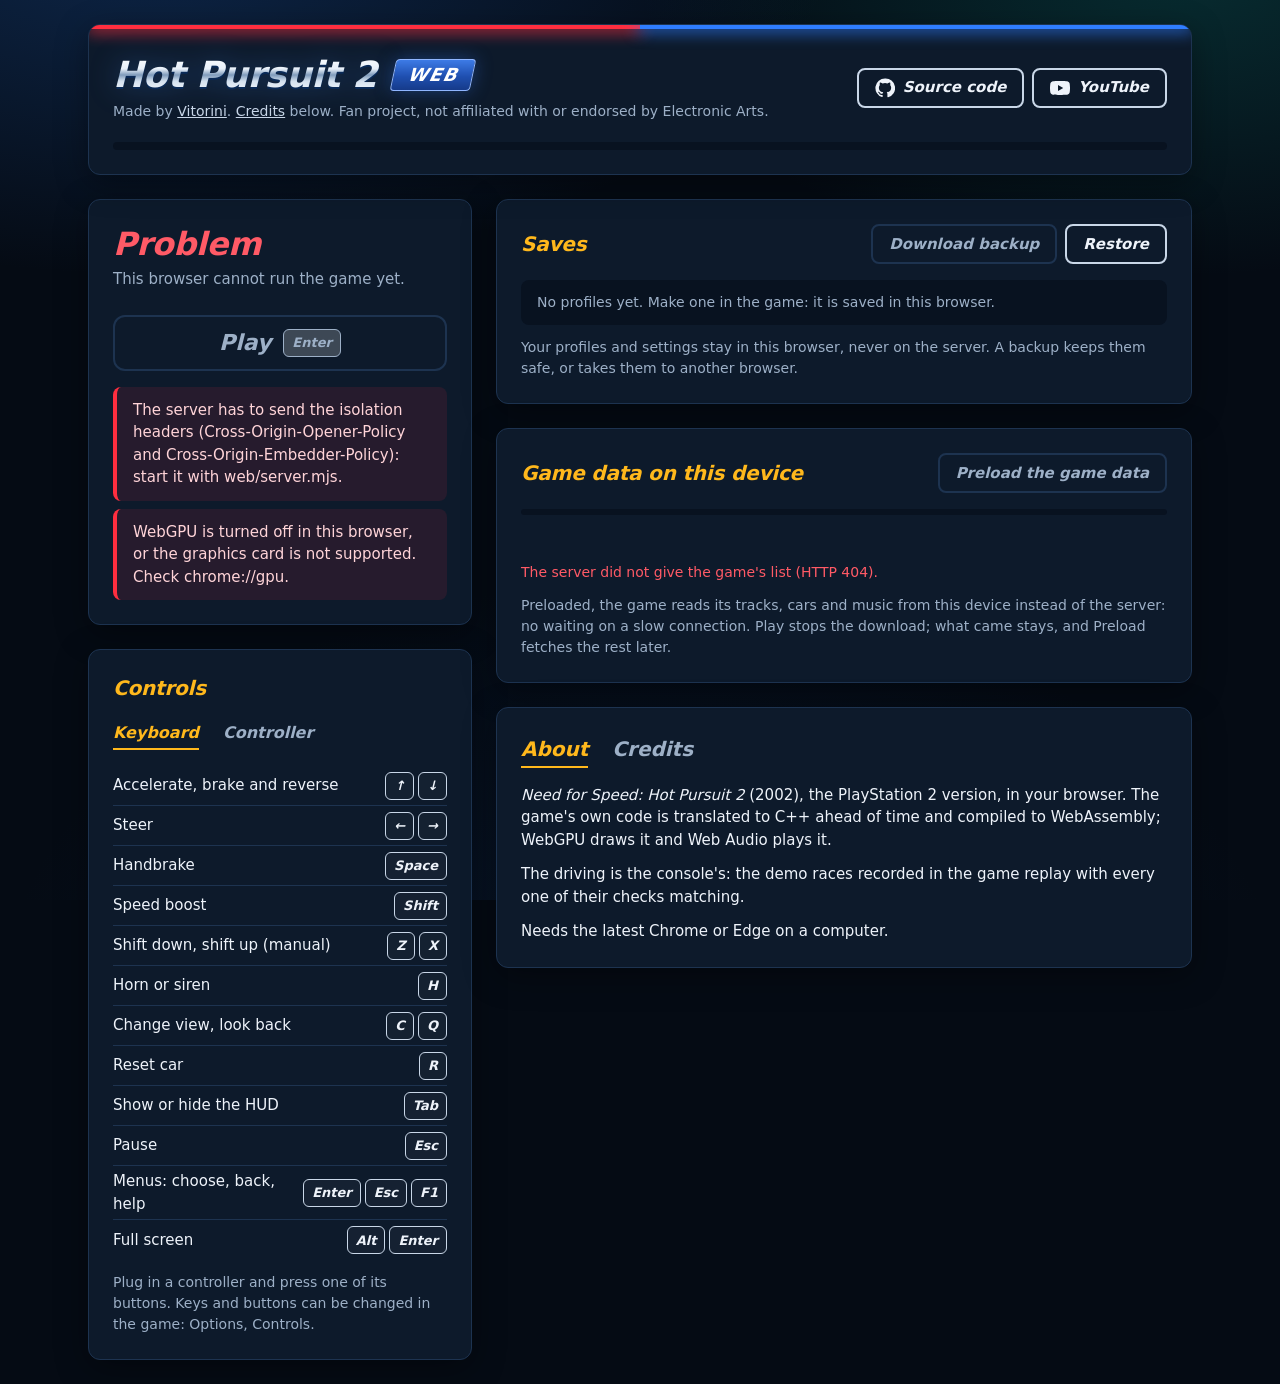
==== web/src/index.html @ 17712b4f "feat: initial release Need for Speed: Hot Pursuit 2 (PS2) in the browser. setup.sh builds it from yo" ====
<!doctype html>
<html lang="en">
<head>
<meta charset="utf-8">
<meta name="viewport" content="width=device-width, initial-scale=1">
<meta name="color-scheme" content="dark">
<meta name="theme-color" content="#050b14">
<title>Hot Pursuit 2 Web</title>
<meta name="description" content="Need for Speed: Hot Pursuit 2 (PlayStation 2, 2002) in the browser: the game's own code recompiled to WebAssembly, drawn with WebGPU. Fan project, not affiliated with Electronic Arts.">
<link rel="icon" href="icon.svg" type="image/svg+xml">
<link rel="stylesheet" href="style.css">
</head>
<body>
<main class="app" id="start">
  <header class="panel top">
    <div class="lightbar" aria-hidden="true"><span></span><span></span></div>
    <div class="top-row">
      <div class="brand">
        <h1 class="title"><span class="chrome">Hot Pursuit 2</span> <span class="plate">Web</span></h1>
        <p class="hint">Made by <a target="_blank" rel="noopener noreferrer" href="https://github.com/vitorinii">Vitorini</a>. <a href="#credits" id="credits-link">Credits</a> below. Fan project, not affiliated with or endorsed by Electronic Arts.</p>
      </div>
      <div class="row top-end">
        <a target="_blank" rel="noopener noreferrer" class="btn" href="https://github.com/vitorinii/nfshp2-web"><svg viewBox="0 0 24 24" aria-hidden="true"><path fill="currentColor" d="M12 .5a11.5 11.5 0 0 0-3.64 22.41c.58.1.79-.25.79-.56v-2c-3.2.7-3.88-1.37-3.88-1.37-.52-1.33-1.28-1.69-1.28-1.69-1.04-.71.08-.7.08-.7 1.15.08 1.76 1.19 1.76 1.19 1.03 1.76 2.69 1.25 3.35.96.1-.75.4-1.25.73-1.54-2.55-.29-5.24-1.28-5.24-5.69 0-1.26.45-2.29 1.19-3.1-.12-.29-.52-1.46.11-3.05 0 0 .97-.31 3.17 1.18a11 11 0 0 1 5.77 0c2.2-1.49 3.17-1.18 3.17-1.18.63 1.59.23 2.76.11 3.05.74.81 1.19 1.84 1.19 3.1 0 4.42-2.69 5.39-5.26 5.68.41.36.78 1.06.78 2.14v3.17c0 .31.21.67.8.56A11.5 11.5 0 0 0 12 .5z"/></svg>Source code</a>
        <a target="_blank" rel="noopener noreferrer" class="btn" href="https://www.youtube.com/@v-racer"><svg viewBox="0 0 24 24" aria-hidden="true"><path fill="currentColor" d="M23.5 6.2a3 3 0 0 0-2.1-2.1C19.5 3.6 12 3.6 12 3.6s-7.5 0-9.4.5A3 3 0 0 0 .5 6.2 31 31 0 0 0 0 12a31 31 0 0 0 .5 5.8 3 3 0 0 0 2.1 2.1c1.9.5 9.4.5 9.4.5s7.5 0 9.4-.5a3 3 0 0 0 2.1-2.1A31 31 0 0 0 24 12a31 31 0 0 0-.5-5.8zM9.6 15.6V8.4l6.3 3.6-6.3 3.6z"/></svg>YouTube</a>
      </div>
    </div>
    <div class="bar" role="progressbar" aria-label="Game loading" aria-valuemin="0" aria-valuemax="100" aria-valuenow="0" id="progress">
      <div class="bar-fill" id="progress-fill"></div>
    </div>
  </header>

  <div class="side">
    <section class="panel hero" aria-label="Play">
      <p class="status" id="status" role="status">Loading</p>
      <p class="status-sub" id="status-sub">Loading the game.</p>
      <button type="button" class="play" id="play" disabled>Play <kbd>Enter</kbd></button>
      <ul class="problems" id="problems" aria-live="polite"></ul>
    </section>

    <section class="panel" aria-labelledby="controls-title" id="controls">
      <h2 id="controls-title">Controls</h2>
      <div class="tabs" role="tablist">
        <button type="button" class="tab" role="tab" data-tab="keyboard">Keyboard</button>
        <button type="button" class="tab" role="tab" data-tab="pad">Controller</button>
      </div>
      <ul class="keys pane" data-tab="keyboard" role="tabpanel">
        <li><span>Accelerate, brake and reverse</span><span><kbd>↑</kbd><kbd>↓</kbd></span></li>
        <li><span>Steer</span><span><kbd>←</kbd><kbd>→</kbd></span></li>
        <li><span>Handbrake</span><span><kbd>Space</kbd></span></li>
        <li><span>Speed boost</span><span><kbd>Shift</kbd></span></li>
        <li><span>Shift down, shift up (manual)</span><span><kbd>Z</kbd><kbd>X</kbd></span></li>
        <li><span>Horn or siren</span><span><kbd>H</kbd></span></li>
        <li><span>Change view, look back</span><span><kbd>C</kbd><kbd>Q</kbd></span></li>
        <li><span>Reset car</span><span><kbd>R</kbd></span></li>
        <li><span>Show or hide the HUD</span><span><kbd>Tab</kbd></span></li>
        <li><span>Pause</span><span><kbd>Esc</kbd></span></li>
        <li><span>Menus: choose, back, help</span><span><kbd>Enter</kbd><kbd>Esc</kbd><kbd>F1</kbd></span></li>
        <li><span>Full screen</span><span><kbd>Alt</kbd><kbd>Enter</kbd></span></li>
      </ul>
      <ul class="keys pane" data-tab="pad" role="tabpanel" hidden>
        <li><span>Accelerate</span><span><kbd>A</kbd><kbd>✕</kbd></span></li>
        <li><span>Brake and reverse</span><span><kbd>X</kbd><kbd>□</kbd></span></li>
        <li><span>Steer</span><span><kbd>Left stick</kbd></span></li>
        <li><span>Handbrake</span><span><kbd>RB</kbd><kbd>R1</kbd></span></li>
        <li><span>Speed boost</span><span><kbd>Right stick press</kbd></span></li>
        <li><span>Shift down, shift up (manual)</span><span><kbd>LT</kbd><kbd>RT</kbd></span></li>
        <li><span>Horn or siren</span><span><kbd>B</kbd><kbd>○</kbd></span></li>
        <li><span>Change view, look back</span><span><kbd>Y</kbd><kbd>LB</kbd></span></li>
        <li><span>Reset car</span><span><kbd>Back</kbd></span></li>
        <li><span>Pause</span><span><kbd>Start</kbd></span></li>
        <li><span>Menus: choose, back</span><span><kbd>A</kbd><kbd>B</kbd></span></li>
      </ul>
      <p class="hint">Plug in a controller and press one of its buttons. Keys and buttons can be changed in the game: Options, Controls.</p>
    </section>
  </div>

  <div class="content">
    <section class="panel" aria-labelledby="saves-title">
      <div class="panel-head">
        <h2 id="saves-title">Saves</h2>
        <div class="row">
          <button type="button" class="btn" id="backup">Download backup</button>
          <button type="button" class="btn" id="restore">Restore</button>
          <input type="file" id="restore-file" accept=".zip,application/zip" hidden>
        </div>
      </div>
      <p class="box" id="profiles-none">No profiles yet. Make one in the game: it is saved in this browser.</p>
      <ul class="profiles" id="profiles"></ul>
      <p class="msg" id="saves-msg" hidden></p>
      <p class="hint">Your profiles and settings stay in this browser, never on the server. A backup keeps them safe, or takes them to another browser.</p>
    </section>

    <section class="panel" aria-labelledby="data-title">
      <div class="panel-head">
        <h2 id="data-title">Game data on this device</h2>
        <div class="row">
          <button type="button" class="text-btn" id="data-remove" hidden>Remove</button>
          <button type="button" class="btn" id="preload" disabled>Preload the game data</button>
        </div>
      </div>
      <div class="bar small"><div class="bar-fill" id="data-fill"></div></div>
      <p class="data-text" id="data-text">&nbsp;</p>
      <p class="msg bad" id="data-msg" hidden></p>
      <p class="hint">Preloaded, the game reads its tracks, cars and music from this device instead of the server: no waiting on a slow
        connection. Play stops the download; what came stays, and Preload fetches the rest later.</p>
      <p class="hint" id="data-local" hidden>You are playing from this computer's own server, so there is little to gain here.</p>
    </section>

    <section class="panel" aria-label="About this project" id="about">
      <div class="tabs" role="tablist">
        <button type="button" class="tab" role="tab" data-tab="about">About</button>
        <button type="button" class="tab" role="tab" data-tab="credits">Credits</button>
      </div>
      <div class="pane prose" data-tab="about" role="tabpanel">
        <p><i>Need for Speed: Hot Pursuit 2</i> (2002), the PlayStation 2 version, in your browser. The game's own code is translated to
          C++ ahead of time and compiled to WebAssembly; WebGPU draws it and Web Audio plays it.</p>
        <p>The driving is the console's: the demo races recorded in the game replay with every one of their checks matching.</p>
        <p>Needs the latest Chrome or Edge on a computer.</p>
      </div>
      <div class="pane prose" data-tab="credits" role="tabpanel" hidden>
        <p>Made by Vitorini: <a target="_blank" rel="noopener noreferrer" href="https://github.com/vitorinii">GitHub</a>, <a target="_blank" rel="noopener noreferrer" href="https://www.youtube.com/@v-racer">YouTube</a>.
          The source code is on GitHub: <a target="_blank" rel="noopener noreferrer" href="https://github.com/vitorinii/nfshp2-web">vitorinii/nfshp2-web</a>.</p>
        <p>Built on ZloiKILLER's <a href="https://github.com/ZloiKILLER/nfshp2-port-win" target="_blank" rel="noopener noreferrer">nfshp2-port-win</a>,
          the static recompilation of the game and its PC runtime.</p>
        <p>The browser side follows th0mk's <a href="https://github.com/th0mk/nfsu2-web" target="_blank" rel="noopener noreferrer">nfsu2-web</a>,
          Need for Speed: Underground 2 in the browser.</p>
        <p><i>Need for Speed</i> and <i>Hot Pursuit</i> are trademarks of Electronic Arts Inc.</p>
      </div>
    </section>
  </div>
</main>

<div id="stage" hidden>
  <canvas id="screen" tabindex="0"></canvas>
  <div id="hud" class="hud"></div>
</div>
<script type="module" src="main.js"></script>
</body>
</html>
---- web/src/style.css ----
/* The start page and the game's stage. Every margin, padding and gap is a multiple of 4 px; controls are 40 px tall with 8 px corners,
   panels have 12 px corners. One accent: the colour of the change below is the whole page's. */
:root {
  /* the cover's night: deep blue, a teal glow, chrome lettering, the police lights and the car's yellow */
  --bg: #050b14;
  --panel: #0d1a2b;
  --well: #081220;
  --line: #1d3350;
  --text: #eef3fa;
  --muted: #9db0c7;
  --chrome: #c9d7e8;
  --accent: #ffb81c;
  --accent-soft: #ffb81c1f;
  --accent-glow: #ffb81c40;
  --on-accent: #1a1200;
  --siren-red: #ff2e3f;
  --siren-blue: #2f7dff;
  --plate: #1f4fb0;
  --bad: #ff5a66;
  color-scheme: dark;
}
* { box-sizing: border-box; }
html { background: var(--bg); }
body { background:
    radial-gradient(1100px 560px at 12% -8%, #16427f80, transparent 62%),
    radial-gradient(900px 520px at 92% -4%, #0b5f5c66, transparent 60%),
    radial-gradient(1000px 700px at 50% 115%, #0d2c5a55, transparent 65%),
    var(--bg);
  background-attachment: fixed; }
html, body { margin: 0; min-height: 100%; color: var(--text);
  font: 15px/1.5 system-ui, -apple-system, "Segoe UI", Roboto, sans-serif; -webkit-font-smoothing: antialiased; }
a { color: var(--accent); }
[hidden] { display: none !important; }

/* ---- layout ---- */
.app { max-width: 1152px; margin: 0 auto; padding: 24px; display: grid; gap: 24px;
  grid-template-columns: minmax(0, 384px) minmax(0, 1fr); grid-template-areas: "top top" "side content"; }
.top { grid-area: top; }
.side { grid-area: side; display: grid; gap: 24px; align-content: start; }
.content { grid-area: content; display: grid; gap: 24px; align-content: start; }
@media (max-width: 880px) {
  .app { grid-template-columns: minmax(0, 1fr); grid-template-areas: "top" "side" "content"; padding: 16px; gap: 16px; }
  .side, .content { gap: 16px; }
}

.panel { background: var(--panel); border: 1px solid var(--line); border-radius: 12px; padding: 24px; box-shadow: 0 8px 32px #00000059; }
.panel > :first-child { margin-top: 0; }
.panel > :last-child { margin-bottom: 0; }
.panel-head { display: flex; align-items: center; justify-content: space-between; gap: 12px; flex-wrap: wrap; margin-bottom: 16px; }
.panel-head h2 { margin: 0; }
.row { display: flex; gap: 8px; flex-wrap: wrap; align-items: center; }

h1, h2, .status { font-style: italic; font-weight: 800; letter-spacing: -0.01em; }
h1 { margin: 0; font-size: 32px; line-height: 40px; }
h2 { margin: 0 0 16px; font-size: 20px; line-height: 28px; color: var(--accent); }
.hint { margin: 12px 0 0; color: var(--muted); font-size: 14px; }

/* ---- header: the light bar on top, the title in chrome with its blue plate ---- */
.top { position: relative; overflow: hidden; padding-top: 28px; }
.lightbar { position: absolute; inset: 0 0 auto; height: 4px; display: flex; }
.lightbar span { flex: 1; }
.lightbar span:first-child { background: var(--siren-red); box-shadow: 0 0 16px 2px var(--siren-red); animation: siren 1.6s steps(1) infinite; }
.lightbar span:last-child { background: var(--siren-blue); box-shadow: 0 0 16px 2px var(--siren-blue); animation: siren 1.6s steps(1) infinite 0.8s; }
@keyframes siren { 0% { opacity: 1; } 50% { opacity: 0.35; } }
@media (prefers-reduced-motion: reduce) { .lightbar span { animation: none; } }
.title { display: flex; align-items: center; gap: 12px; flex-wrap: wrap; font-size: 36px; line-height: 44px; font-weight: 900; }
.chrome { background: linear-gradient(180deg, #ffffff 0%, #e8f0f9 36%, #7f9bbb 50%, #d4e1ef 64%, #ffffff 100%);
  -webkit-background-clip: text; background-clip: text; color: transparent; padding-right: 4px;
  filter: drop-shadow(0 2px 0 #0a2a57) drop-shadow(0 0 14px #3d7fe055); }
.plate { display: inline-flex; align-items: center; height: 32px; padding: 0 14px; border-radius: 4px; transform: skewX(-12deg);
  background: linear-gradient(180deg, #3d7be6 0%, var(--plate) 55%, #163b8a 100%); border: 1px solid #8fb5ff; color: #fff;
  font-size: 18px; letter-spacing: 0.08em; text-transform: uppercase; box-shadow: 0 0 18px #2f6fe066; }
@media (max-width: 880px) {
  .title { font-size: 28px; line-height: 36px; gap: 8px; }
  .plate { height: 28px; font-size: 15px; padding: 0 10px; }
}
.top-row { display: flex; align-items: center; justify-content: space-between; gap: 8px 24px; flex-wrap: wrap; }
.brand .hint { margin: 4px 0 0; }
.brand .hint a { color: var(--chrome); }
.top-end .btn { display: inline-flex; align-items: center; gap: 8px; text-decoration: none; }
.top-end svg { width: 20px; height: 20px; flex-shrink: 0; }
.bar { height: 8px; margin-top: 20px; border-radius: 4px; background: var(--well); overflow: hidden; }
.bar.small { height: 6px; margin-top: 0; }
.bar-fill { height: 100%; width: 0; border-radius: 4px; background: linear-gradient(90deg, #ff9d0a, var(--accent) 60%, #ffd257);
  box-shadow: 0 0 12px var(--accent-glow); transition: width 0.2s; }

/* ---- play ---- */
.status { margin: 0; font-size: 32px; line-height: 40px; color: var(--accent); }
.status.bad { color: var(--bad); }
.status-sub { margin: 4px 0 24px; color: var(--muted); }
.play { width: 100%; height: 56px; border-radius: 12px; border: 0; color: var(--on-accent); cursor: pointer;
  background: linear-gradient(180deg, #ffd65a 0%, var(--accent) 45%, #f29a00 100%);
  font: italic 900 22px/1 system-ui, -apple-system, "Segoe UI", Roboto, sans-serif; display: flex; align-items: center;
  justify-content: center; gap: 12px; box-shadow: 0 0 28px var(--accent-glow), inset 0 1px 0 #fff4c2; }
.play:hover:not(:disabled) { filter: brightness(1.08); }
.play:focus-visible { outline: 3px solid var(--siren-blue); outline-offset: 3px; }
.play:disabled { border: 2px solid var(--line); background: transparent; color: var(--muted); box-shadow: none; cursor: default; }
.play kbd { border-color: currentColor; color: inherit; background: #ffffff33; font-size: 13px; }
.problems { margin: 16px 0 0; padding: 0; list-style: none; display: grid; gap: 8px; }
.problems:empty { display: none; }
.problems li { padding: 12px 16px; border-radius: 8px; background: #ff2e3f1a; color: #ffd4d8; border-left: 4px solid var(--siren-red); }

/* ---- buttons, keys ---- */
.btn { height: 40px; padding: 0 16px; border-radius: 8px; border: 2px solid var(--chrome); background: transparent; color: var(--text);
  font: italic 700 15px/1 system-ui, -apple-system, "Segoe UI", Roboto, sans-serif; cursor: pointer; white-space: nowrap; }
.btn:hover:not(:disabled) { background: #2f7dff26; border-color: #e4edf7; }
.btn:disabled { border-color: var(--line); color: var(--muted); cursor: default; }
.text-btn { height: 40px; padding: 0 8px; border: 0; background: none; color: var(--muted); font: inherit; cursor: pointer; text-decoration: underline; }
.text-btn:hover { color: var(--text); }
kbd { display: inline-flex; align-items: center; justify-content: center; min-width: 28px; height: 28px; padding: 0 8px; border-radius: 6px;
  border: 1.5px solid var(--chrome); background: #ffffff08; font: italic 700 13px/1 system-ui, -apple-system, "Segoe UI", Roboto, sans-serif; color: var(--text); }

/* ---- tabs ---- */
.tabs { display: flex; gap: 24px; margin-bottom: 16px; }
.tab { height: 32px; padding: 0; border: 0; border-bottom: 2px solid transparent; background: none; color: var(--muted); cursor: pointer;
  font: italic 700 16px/1 system-ui, -apple-system, "Segoe UI", Roboto, sans-serif; }
.tab:hover { color: var(--text); }
.tab.on { color: var(--accent); border-bottom-color: var(--accent); }
#about .tabs .tab { font-size: 20px; font-weight: 800; height: 36px; }

/* ---- controls ---- */
.keys { margin: 0; padding: 0; list-style: none; }
.keys li { display: flex; align-items: center; justify-content: space-between; gap: 12px; min-height: 40px; padding: 4px 0;
  border-bottom: 1px solid var(--line); }
.keys li:last-child { border-bottom: 0; }
.keys li > span:last-child { display: flex; gap: 4px; flex-shrink: 0; }

/* ---- saves, game data ---- */
.box { margin: 0; padding: 12px 16px; border-radius: 8px; background: var(--well); color: var(--muted); font-size: 14px; }
.profiles { margin: 0; padding: 0; list-style: none; display: grid; gap: 8px; }
.profiles:empty { display: none; }
.profiles li { display: flex; align-items: baseline; justify-content: space-between; gap: 12px; padding: 12px 16px; border-radius: 8px;
  background: var(--well); }
.profiles .hint { margin: 0; }
.msg { margin: 12px 0 0; font-size: 14px; }
.msg.bad { color: var(--bad); }
.data-text { margin: 12px 0 0; font-variant-numeric: tabular-nums; }
.prose p { margin: 0 0 12px; }
.prose p:last-child { margin-bottom: 0; }

/* ---- the game ---- */
#stage { position: fixed; inset: 0; background: #000; }
#screen { width: 100%; height: 100%; display: block; outline: none; cursor: default; }
#screen.nocursor { cursor: none; }
.hud { position: absolute; top: 8px; right: 12px; font: 12px/1.4 ui-monospace, Menlo, monospace; color: #fffa; text-shadow: 0 1px 2px #000;
  pointer-events: none; white-space: pre; }
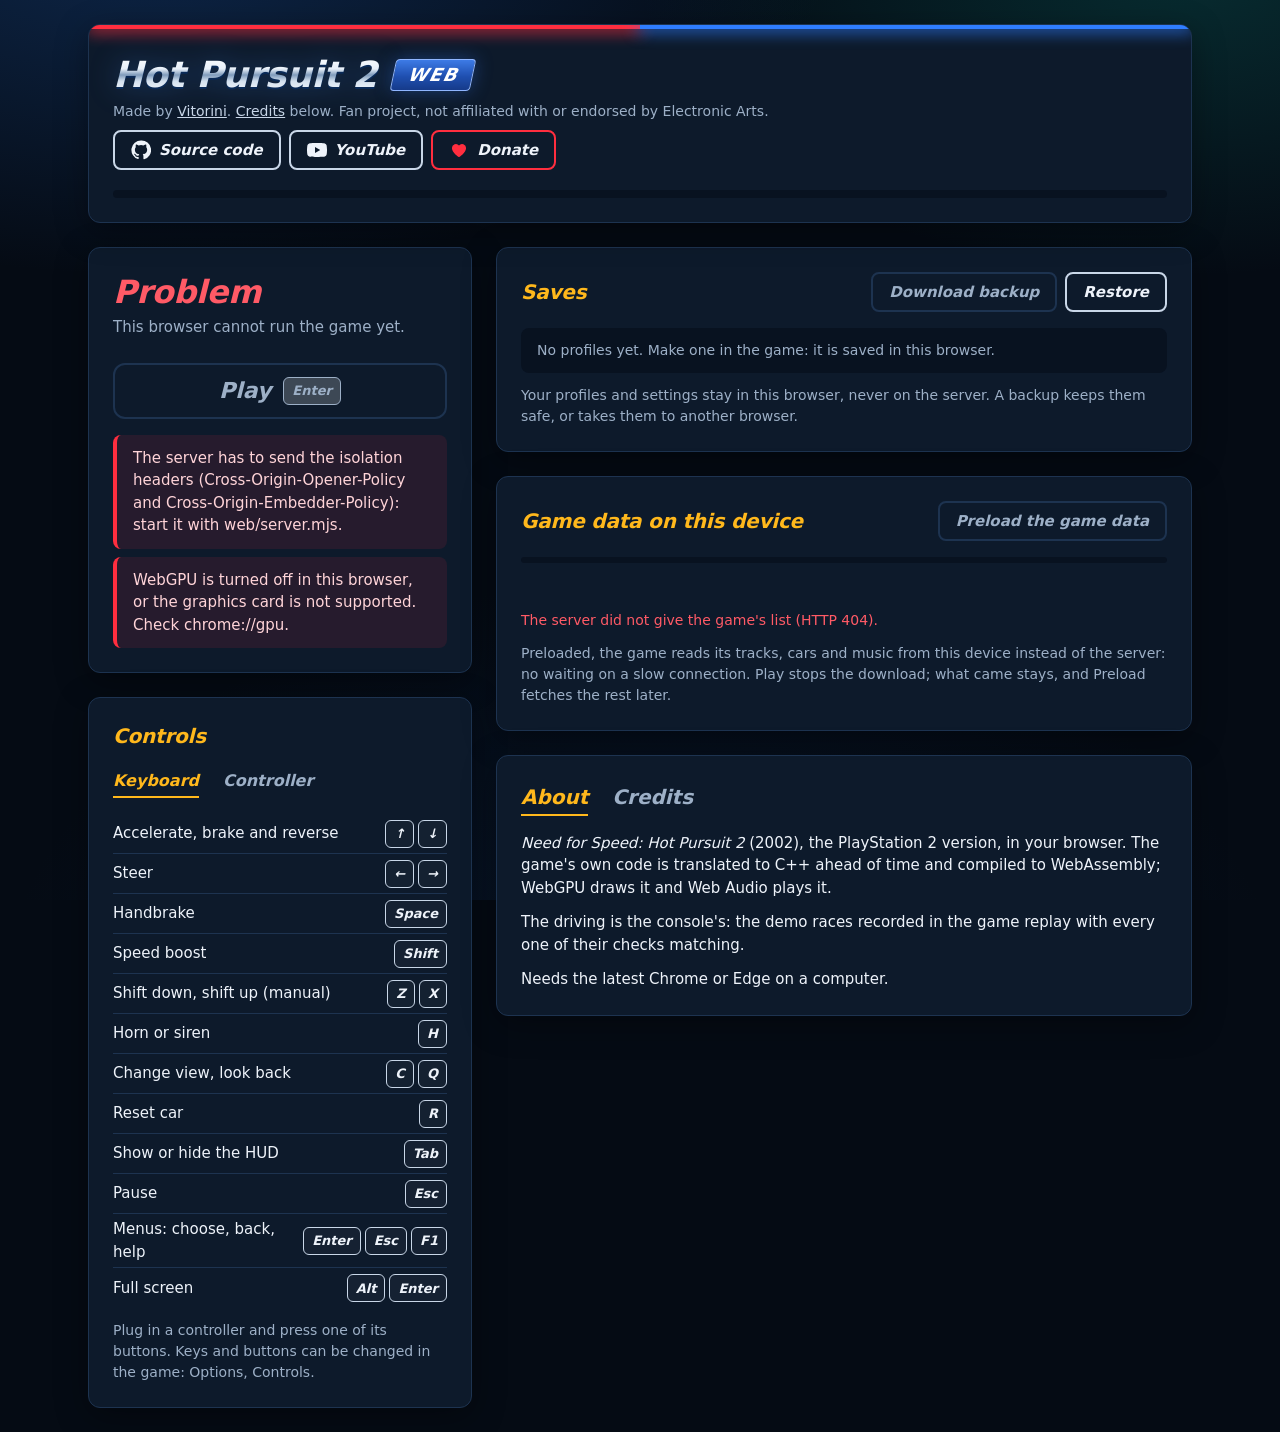
==== commit a593dd31: "feat: add donate button A Donate button in the header opens a short dialog linking to Ko-fi. The gam" ====
--- a/web/src/index.html
+++ b/web/src/index.html
@@ -22,6 +22,7 @@
       <div class="row top-end">
         <a target="_blank" rel="noopener noreferrer" class="btn" href="https://github.com/vitorinii/nfshp2-web"><svg viewBox="0 0 24 24" aria-hidden="true"><path fill="currentColor" d="M12 .5a11.5 11.5 0 0 0-3.64 22.41c.58.1.79-.25.79-.56v-2c-3.2.7-3.88-1.37-3.88-1.37-.52-1.33-1.28-1.69-1.28-1.69-1.04-.71.08-.7.08-.7 1.15.08 1.76 1.19 1.76 1.19 1.03 1.76 2.69 1.25 3.35.96.1-.75.4-1.25.73-1.54-2.55-.29-5.24-1.28-5.24-5.69 0-1.26.45-2.29 1.19-3.1-.12-.29-.52-1.46.11-3.05 0 0 .97-.31 3.17 1.18a11 11 0 0 1 5.77 0c2.2-1.49 3.17-1.18 3.17-1.18.63 1.59.23 2.76.11 3.05.74.81 1.19 1.84 1.19 3.1 0 4.42-2.69 5.39-5.26 5.68.41.36.78 1.06.78 2.14v3.17c0 .31.21.67.8.56A11.5 11.5 0 0 0 12 .5z"/></svg>Source code</a>
         <a target="_blank" rel="noopener noreferrer" class="btn" href="https://www.youtube.com/@v-racer"><svg viewBox="0 0 24 24" aria-hidden="true"><path fill="currentColor" d="M23.5 6.2a3 3 0 0 0-2.1-2.1C19.5 3.6 12 3.6 12 3.6s-7.5 0-9.4.5A3 3 0 0 0 .5 6.2 31 31 0 0 0 0 12a31 31 0 0 0 .5 5.8 3 3 0 0 0 2.1 2.1c1.9.5 9.4.5 9.4.5s7.5 0 9.4-.5a3 3 0 0 0 2.1-2.1A31 31 0 0 0 24 12a31 31 0 0 0-.5-5.8zM9.6 15.6V8.4l6.3 3.6-6.3 3.6z"/></svg>YouTube</a>
+        <button type="button" class="btn donate" id="donate-btn" aria-haspopup="dialog"><svg viewBox="0 0 24 24" aria-hidden="true"><path d="M12 20.5s-8.5-5.2-8.5-11A4.75 4.75 0 0 1 12 6.6a4.75 4.75 0 0 1 8.5 2.9c0 5.8-8.5 11-8.5 11z"/></svg>Donate</button>
       </div>
     </div>
     <div class="bar" role="progressbar" aria-label="Game loading" aria-valuemin="0" aria-valuemax="100" aria-valuenow="0" id="progress">
@@ -130,6 +131,19 @@
   </div>
 </main>
 
+<dialog class="dlg" id="donate" aria-labelledby="donate-title">
+  <form method="dialog">
+    <h2 id="donate-title">Support the project</h2>
+    <p>Keeping the server running and making mods takes time and money. If you'd like to help, you can buy me a coffee on Ko-fi.
+      The game is the same for everyone: nothing is sold and nothing is locked behind a donation. Supporters get a role on the
+      Vitorini Mods Discord.</p>
+    <div class="row end">
+      <button class="btn" value="close">Not now</button>
+      <a class="btn go" id="donate-go" href="https://ko-fi.com/vracer" target="_blank" rel="noopener noreferrer">Donate on Ko-fi</a>
+    </div>
+  </form>
+</dialog>
+
 <div id="stage" hidden>
   <canvas id="screen" tabindex="0"></canvas>
   <div id="hud" class="hud"></div>
--- a/web/src/style.css
+++ b/web/src/style.css
@@ -79,6 +79,20 @@
 .brand .hint a { color: var(--chrome); }
 .top-end .btn { display: inline-flex; align-items: center; gap: 8px; text-decoration: none; }
 .top-end svg { width: 20px; height: 20px; flex-shrink: 0; }
+.top-end .donate { border-color: var(--siren-red); }
+.top-end .donate svg { fill: var(--siren-red); }
+.top-end .donate:hover:not(:disabled) { background: #ff2e3f26; border-color: #ff6b77; }
+
+/* ---- dialogs ---- */
+.dlg { width: min(440px, calc(100% - 32px)); padding: 24px; border: 1px solid var(--line); border-radius: 12px; background: var(--panel);
+  color: var(--text); box-shadow: 0 16px 48px #000000a6; }
+.dlg::backdrop { background: #02060cb3; }
+.dlg h2 { margin: 0 0 12px; }
+.dlg p { margin: 0 0 24px; color: var(--muted); }
+.row.end { justify-content: flex-end; }
+.btn.go { display: inline-flex; align-items: center; text-decoration: none; border-color: var(--accent); background: var(--accent);
+  color: var(--on-accent); }
+.btn.go:hover { filter: brightness(1.08); background: var(--accent); }
 .bar { height: 8px; margin-top: 20px; border-radius: 4px; background: var(--well); overflow: hidden; }
 .bar.small { height: 6px; margin-top: 0; }
 .bar-fill { height: 100%; width: 0; border-radius: 4px; background: linear-gradient(90deg, #ff9d0a, var(--accent) 60%, #ffd257);
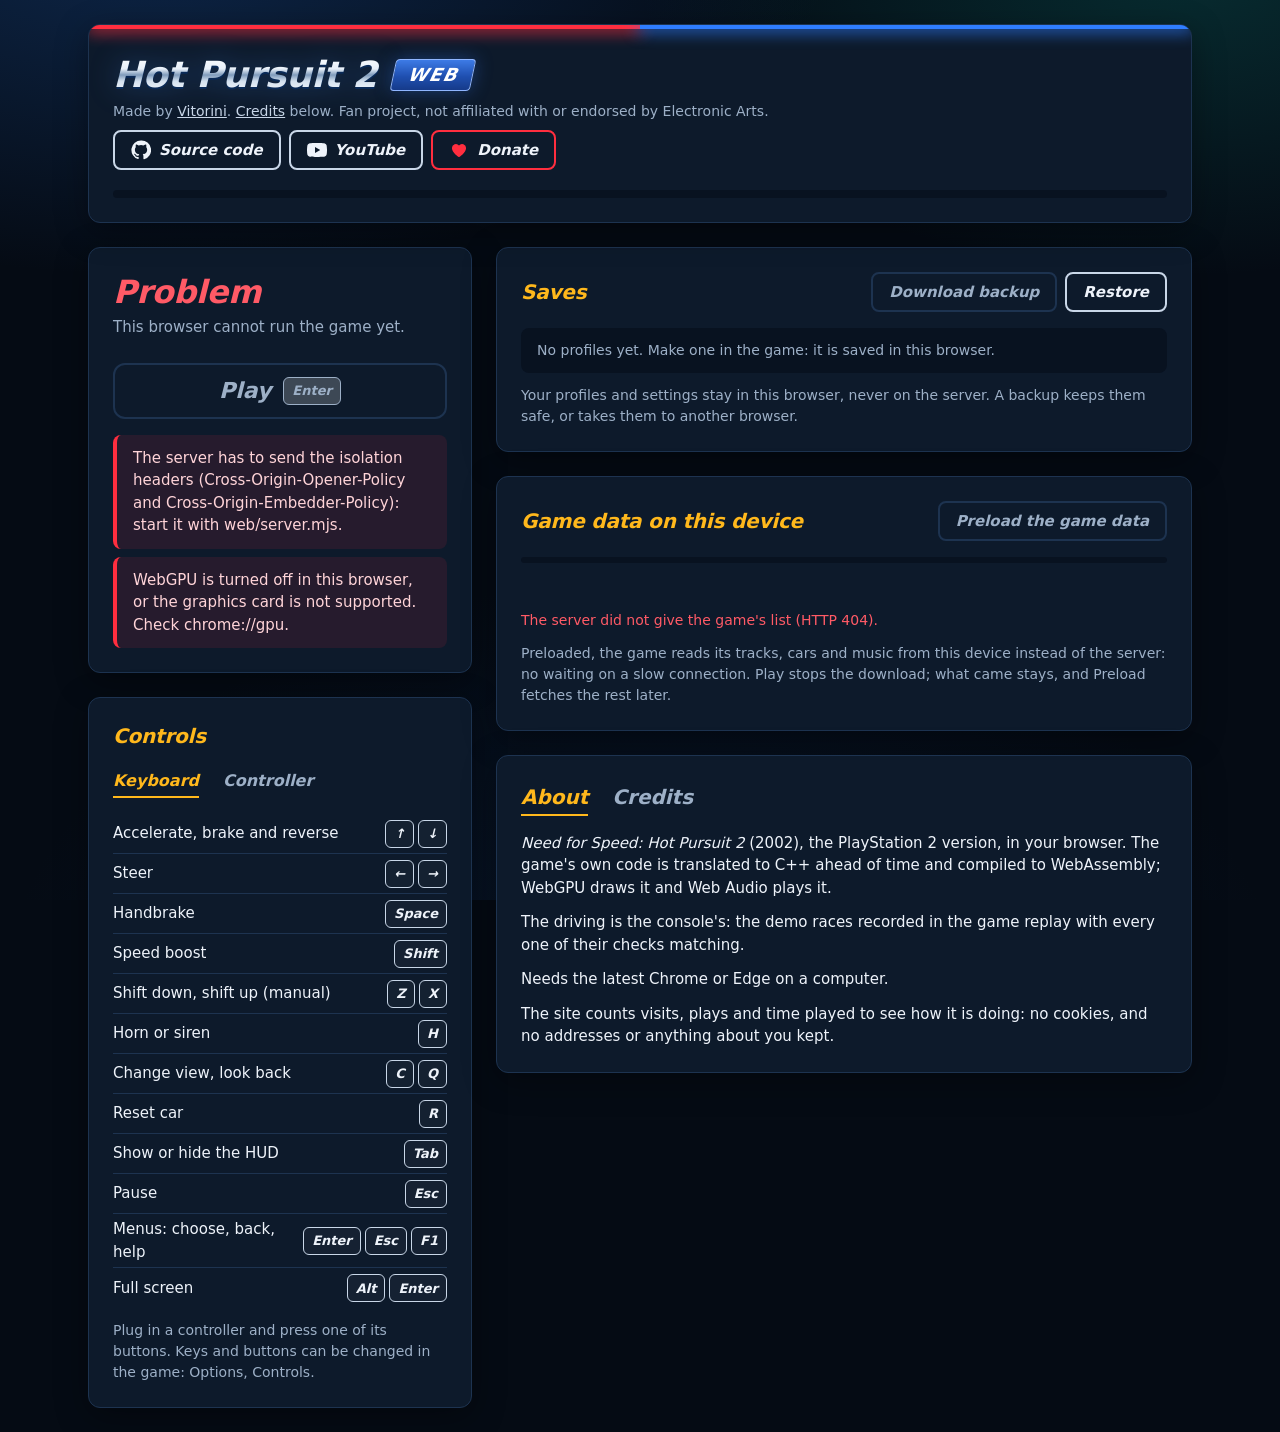
==== commit 9e4ec8ba: "feat: count visits and plays Daily totals kept by the server (no cookies, nothing about anyone), sho" ====
--- a/web/src/index.html
+++ b/web/src/index.html
@@ -117,6 +117,8 @@
           C++ ahead of time and compiled to WebAssembly; WebGPU draws it and Web Audio plays it.</p>
         <p>The driving is the console's: the demo races recorded in the game replay with every one of their checks matching.</p>
         <p>Needs the latest Chrome or Edge on a computer.</p>
+        <p>The site counts visits, plays and time played to see how it is doing: no cookies, and no addresses or anything about you
+          kept.</p>
       </div>
       <div class="pane prose" data-tab="credits" role="tabpanel" hidden>
         <p>Made by Vitorini: <a target="_blank" rel="noopener noreferrer" href="https://github.com/vitorinii">GitHub</a>, <a target="_blank" rel="noopener noreferrer" href="https://www.youtube.com/@v-racer">YouTube</a>.
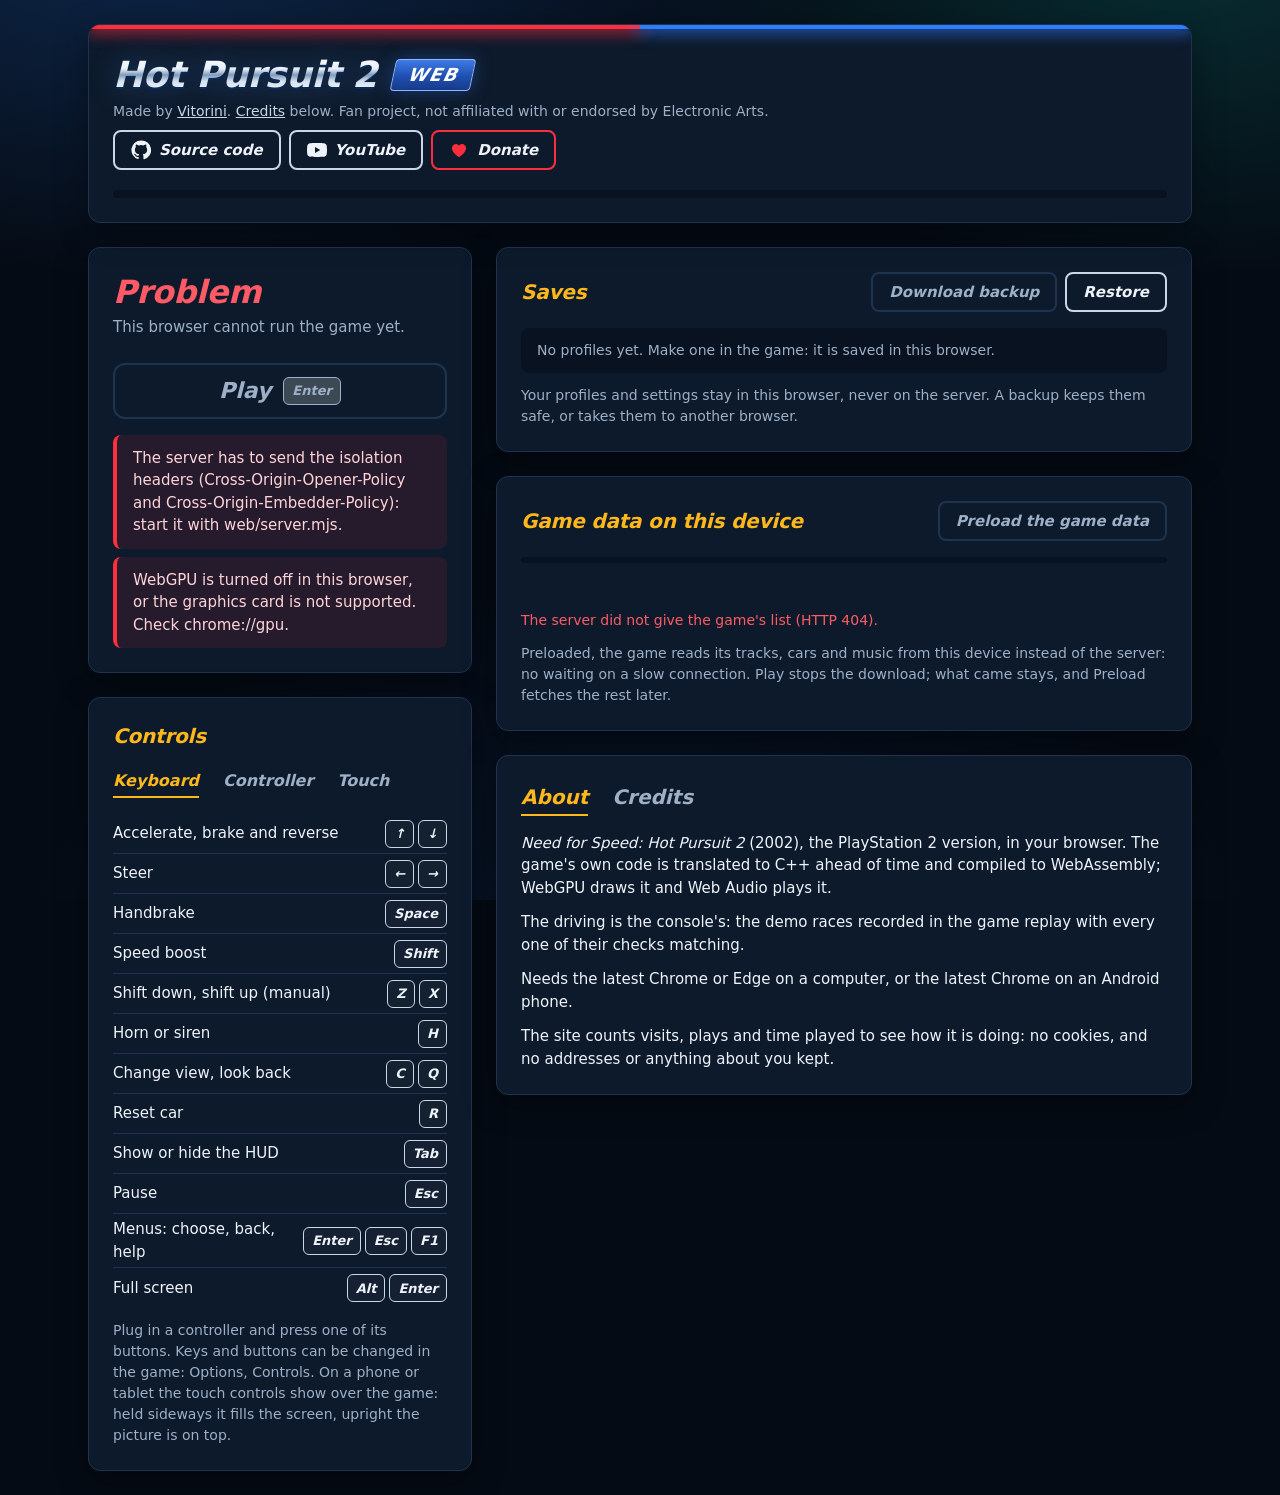
==== commit e25b1d2b: "feat: add touch controls for phones Buttons over the game that follow what is on screen (driving or " ====
--- a/web/src/index.html
+++ b/web/src/index.html
@@ -2,7 +2,7 @@
 <html lang="en">
 <head>
 <meta charset="utf-8">
-<meta name="viewport" content="width=device-width, initial-scale=1">
+<meta name="viewport" content="width=device-width, initial-scale=1, viewport-fit=cover">
 <meta name="color-scheme" content="dark">
 <meta name="theme-color" content="#050b14">
 <title>Hot Pursuit 2 Web</title>
@@ -43,6 +43,7 @@
       <div class="tabs" role="tablist">
         <button type="button" class="tab" role="tab" data-tab="keyboard">Keyboard</button>
         <button type="button" class="tab" role="tab" data-tab="pad">Controller</button>
+        <button type="button" class="tab" role="tab" data-tab="touch">Touch</button>
       </div>
       <ul class="keys pane" data-tab="keyboard" role="tabpanel">
         <li><span>Accelerate, brake and reverse</span><span><kbd>↑</kbd><kbd>↓</kbd></span></li>
@@ -71,7 +72,18 @@
         <li><span>Pause</span><span><kbd>Start</kbd></span></li>
         <li><span>Menus: choose, back</span><span><kbd>A</kbd><kbd>B</kbd></span></li>
       </ul>
-      <p class="hint">Plug in a controller and press one of its buttons. Keys and buttons can be changed in the game: Options, Controls.</p>
+      <ul class="keys pane" data-tab="touch" role="tabpanel" hidden>
+        <li><span>Accelerate, brake and reverse (a finger slides from one to the other)</span><span><kbd>Gas</kbd><kbd>Brake</kbd></span></li>
+        <li><span>Steer</span><span><kbd>◀</kbd><kbd>▶</kbd></span></li>
+        <li><span>Handbrake</span><span><kbd>Handbrake</kbd></span></li>
+        <li><span>Shift down, shift up (manual)</span><span><kbd>−</kbd><kbd>+</kbd></span></li>
+        <li><span>Change view, look back, horn, reset car</span><span><kbd>Camera</kbd><kbd>Look back</kbd><kbd>Horn</kbd><kbd>Reset</kbd></span></li>
+        <li><span>Pause, full screen</span><span><kbd>❚❚</kbd><kbd>⛶</kbd></span></li>
+        <li><span>Menus: tap them, or</span><span><kbd>◀</kbd><kbd>▲</kbd><kbd>▼</kbd><kbd>▶</kbd><kbd>OK</kbd><kbd>Back</kbd></span></li>
+        <li><span>A profile's name</span><span>the phone's keyboard</span></li>
+      </ul>
+      <p class="hint">Plug in a controller and press one of its buttons. Keys and buttons can be changed in the game: Options, Controls.
+        On a phone or tablet the touch controls show over the game: held sideways it fills the screen, upright the picture is on top.</p>
     </section>
   </div>
 
@@ -116,7 +128,7 @@
         <p><i>Need for Speed: Hot Pursuit 2</i> (2002), the PlayStation 2 version, in your browser. The game's own code is translated to
           C++ ahead of time and compiled to WebAssembly; WebGPU draws it and Web Audio plays it.</p>
         <p>The driving is the console's: the demo races recorded in the game replay with every one of their checks matching.</p>
-        <p>Needs the latest Chrome or Edge on a computer.</p>
+        <p>Needs the latest Chrome or Edge on a computer, or the latest Chrome on an Android phone.</p>
         <p>The site counts visits, plays and time played to see how it is doing: no cookies, and no addresses or anything about you
           kept.</p>
       </div>
@@ -149,6 +161,51 @@
 <div id="stage" hidden>
   <canvas id="screen" tabindex="0"></canvas>
   <div id="hud" class="hud"></div>
+  <!-- touch controls (touch.js): data-b is the controller part each one holds; data-scene picks the driving or the menus' set -->
+  <input id="type-box" class="type-box" type="text" autocomplete="off" autocapitalize="words" autocorrect="off" spellcheck="false"
+    enterkeyhint="done" maxlength="40" aria-label="The name to type" tabindex="-1">
+  <div id="touch" class="touch" data-scene="menu" hidden>
+    <button type="button" tabindex="-1" class="t-btn t-small t-kbd" data-b="ui-kbd" hidden>Keyboard</button>
+    <div class="t-row t-tl">
+      <button type="button" tabindex="-1" class="t-btn t-small" data-b="start" aria-label="Pause"><svg viewBox="0 0 24 24"><path d="M7 5h3.5v14H7zM13.5 5H17v14h-3.5z"/></svg></button>
+      <button type="button" tabindex="-1" class="t-btn t-small" data-b="ui-full" aria-label="Full screen"><svg viewBox="0 0 24 24"><path d="M4 9V4h5v2H6v3zM15 4h5v5h-2V6h-3zM20 15v5h-5v-2h3v-3zM9 20H4v-5h2v3h3z"/></svg></button>
+    </div>
+    <div class="t-drive">
+      <div class="t-row t-tr">
+        <button type="button" tabindex="-1" class="t-btn t-small" data-b="view">Camera</button>
+        <button type="button" tabindex="-1" class="t-btn t-small" data-b="look">Look back</button>
+        <button type="button" tabindex="-1" class="t-btn t-small" data-b="horn">Horn</button>
+        <button type="button" tabindex="-1" class="t-btn t-small" data-b="reset">Reset</button>
+      </div>
+      <div class="t-steer">
+        <div class="t-gears">
+          <button type="button" tabindex="-1" class="t-btn t-gear" data-b="gearDown" aria-label="Shift down">−</button>
+          <button type="button" tabindex="-1" class="t-btn t-gear" data-b="gearUp" aria-label="Shift up">+</button>
+        </div>
+        <div class="t-arrows">
+          <button type="button" tabindex="-1" class="t-btn t-arrow" data-b="left" aria-label="Steer left"><svg viewBox="0 0 24 24"><path d="M16 4v16L5 12z"/></svg></button>
+          <button type="button" tabindex="-1" class="t-btn t-arrow" data-b="right" aria-label="Steer right"><svg viewBox="0 0 24 24"><path d="M8 4v16l11-8z"/></svg></button>
+        </div>
+      </div>
+      <div class="t-pedals">
+        <button type="button" tabindex="-1" class="t-btn t-hand" data-b="hand">Handbrake</button>
+        <button type="button" tabindex="-1" class="t-btn t-brake" data-b="brake">Brake</button>
+        <button type="button" tabindex="-1" class="t-btn t-gas" data-b="gas">Gas</button>
+      </div>
+    </div>
+    <div class="t-menu">
+      <div class="t-dpad">
+        <button type="button" tabindex="-1" class="t-btn t-d t-up" data-b="up" aria-label="Up"><svg viewBox="0 0 24 24"><path d="M4 16h16L12 5z"/></svg></button>
+        <button type="button" tabindex="-1" class="t-btn t-d t-left" data-b="mleft" aria-label="Left"><svg viewBox="0 0 24 24"><path d="M16 4v16L5 12z"/></svg></button>
+        <button type="button" tabindex="-1" class="t-btn t-d t-right" data-b="mright" aria-label="Right"><svg viewBox="0 0 24 24"><path d="M8 4v16l11-8z"/></svg></button>
+        <button type="button" tabindex="-1" class="t-btn t-d t-down" data-b="down" aria-label="Down"><svg viewBox="0 0 24 24"><path d="M4 8h16l-8 11z"/></svg></button>
+      </div>
+      <div class="t-okback">
+        <button type="button" tabindex="-1" class="t-btn t-back" data-b="cancel">Back</button>
+        <button type="button" tabindex="-1" class="t-btn t-ok" data-b="ok">OK</button>
+      </div>
+    </div>
+  </div>
 </div>
 <script type="module" src="main.js"></script>
 </body>
--- a/web/src/style.css
+++ b/web/src/style.css
@@ -158,3 +158,55 @@
 #screen.nocursor { cursor: none; }
 .hud { position: absolute; top: 8px; right: 12px; font: 12px/1.4 ui-monospace, Menlo, monospace; color: #fffa; text-shadow: 0 1px 2px #000;
   pointer-events: none; white-space: pre; }
+
+/* ---- touch controls (touch.js): over the game held sideways; held upright, the picture on top and the controls under it.
+   --t is a big button's size, from the screen's short side; the phone's rounded corners and notch are kept clear (safe-area) ---- */
+.touch { position: absolute; inset: 0; pointer-events: none; z-index: 2; user-select: none; -webkit-user-select: none;
+  -webkit-touch-callout: none; --t: clamp(56px, 19vmin, 104px); --gap: clamp(8px, 2.4vmin, 14px);
+  --sl: max(16px, env(safe-area-inset-left)); --sr: max(16px, env(safe-area-inset-right));
+  --st: max(12px, env(safe-area-inset-top)); --sb: max(16px, env(safe-area-inset-bottom)); }
+#stage.touching { touch-action: none; }
+.touch .t-drive, .touch .t-menu { display: contents; }
+.touch[data-scene="drive"] .t-menu, .touch[data-scene="menu"] .t-drive { display: none; }
+.t-btn { pointer-events: auto; touch-action: none; display: flex; align-items: center; justify-content: center; padding: 0;
+  border: 2px solid #ffffff59; border-radius: 14px; background: #05101e8c; color: #fffffff0; font: 700 14px/1 system-ui, sans-serif;
+  letter-spacing: 0.02em; -webkit-tap-highlight-color: transparent; backdrop-filter: blur(2px); }
+.t-btn svg { width: 46%; height: 46%; fill: currentColor; }
+.t-btn.held { background: #ffb81cd9; border-color: var(--accent); color: var(--on-accent); }
+.t-row { position: absolute; display: flex; gap: 8px; }
+.t-tl { left: var(--sl); top: var(--st); }
+.t-tr { right: var(--sr); top: var(--st); }
+.t-small { height: 40px; min-width: 44px; padding: 0 12px; border-radius: 10px; font-size: 13px; }
+.t-small svg { width: 20px; height: 20px; }
+
+/* driving: steering under the left thumb, the pedals under the right */
+.t-steer { position: absolute; left: var(--sl); bottom: var(--sb); display: grid; gap: var(--gap); justify-items: start; }
+.t-arrows { display: flex; gap: var(--gap); }
+.t-arrow { width: calc(var(--t) * 1.1); height: calc(var(--t) * 1.1); border-radius: 50%; }
+.t-gears { display: flex; gap: 8px; }
+.t-gear { width: calc(var(--t) * 0.62); height: calc(var(--t) * 0.5); font-size: 22px; border-radius: 10px; }
+.t-pedals { position: absolute; right: var(--sr); bottom: var(--sb); display: grid; gap: var(--gap);
+  grid-template-columns: calc(var(--t) * 1.05) calc(var(--t) * 1.15); grid-template-areas: "hand gas" "brake gas"; align-items: end; }
+.t-hand { grid-area: hand; height: calc(var(--t) * 0.6); font-size: 12px; }
+.t-brake { grid-area: brake; height: calc(var(--t) * 1.1); }
+.t-gas { grid-area: gas; height: calc(var(--t) * 1.8); font-size: 16px; }
+
+/* menus: a tap on the picture is a click; arrows, OK and Back beside it */
+.t-dpad { position: absolute; left: var(--sl); bottom: var(--sb); display: grid; gap: 6px;
+  grid-template: repeat(3, calc(var(--t) * 0.7)) / repeat(3, calc(var(--t) * 0.7)); grid-template-areas: ". u ." "l . r" ". d ."; }
+.t-up { grid-area: u; } .t-left { grid-area: l; } .t-right { grid-area: r; } .t-down { grid-area: d; }
+.t-d { border-radius: 12px; }
+.t-okback { position: absolute; right: var(--sr); bottom: var(--sb); display: grid; gap: var(--gap); justify-items: end; }
+.t-ok { width: calc(var(--t) * 1.15); height: calc(var(--t) * 1.15); border-radius: 50%; font-size: 18px; }
+.t-back { width: calc(var(--t) * 0.95); height: calc(var(--t) * 0.6); font-size: 14px; }
+
+/* upright: the picture fills the width at the top, the controls go in the space under it */
+@media (orientation: portrait) {
+  #stage.touching #screen { height: min(75vw, 58vh); }
+  .touch { --t: clamp(56px, 17vw, 104px); }
+  .t-tl, .t-tr { top: calc(min(75vw, 58vh) + 12px); }
+  .t-tr { flex-wrap: wrap; justify-content: flex-end; max-width: calc(100vw - var(--sl) - var(--sr) - 112px); }
+}
+/* the phone's keyboard types into this box, out of sight; the Keyboard button brings it up while the game waits for a name */
+.type-box { position: absolute; left: 50%; top: 0; width: 1px; height: 1px; opacity: 0; border: 0; padding: 0; font-size: 16px; }
+.t-kbd { position: absolute; left: 50%; top: var(--st); transform: translateX(-50%); padding: 0 16px; }
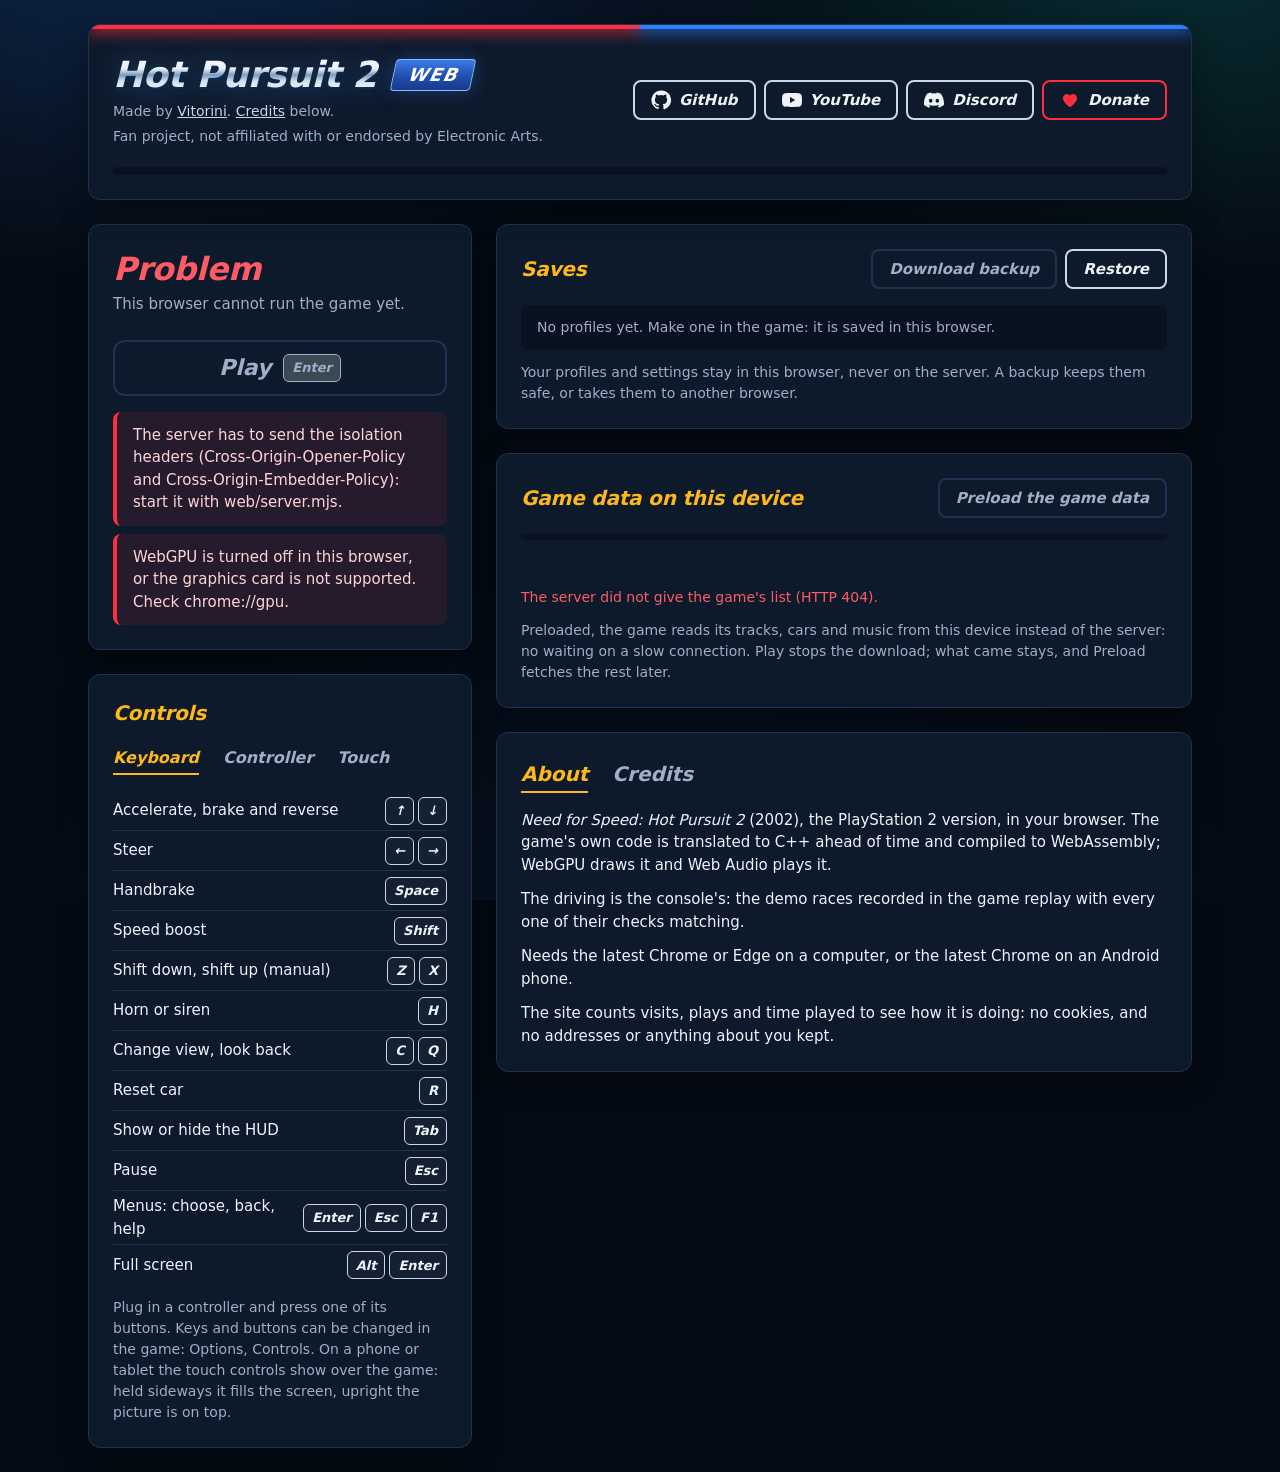
==== commit 790e518a: "feat: add a Discord link to the header" ====
--- a/web/src/index.html
+++ b/web/src/index.html
@@ -17,11 +17,13 @@
     <div class="top-row">
       <div class="brand">
         <h1 class="title"><span class="chrome">Hot Pursuit 2</span> <span class="plate">Web</span></h1>
-        <p class="hint">Made by <a target="_blank" rel="noopener noreferrer" href="https://github.com/vitorinii">Vitorini</a>. <a href="#credits" id="credits-link">Credits</a> below. Fan project, not affiliated with or endorsed by Electronic Arts.</p>
+        <p class="hint">Made by <a target="_blank" rel="noopener noreferrer" href="https://github.com/vitorinii">Vitorini</a>. <a href="#credits" id="credits-link">Credits</a> below.</p>
+        <p class="hint">Fan project, not affiliated with or endorsed by Electronic Arts.</p>
       </div>
       <div class="row top-end">
-        <a target="_blank" rel="noopener noreferrer" class="btn" href="https://github.com/vitorinii/nfshp2-web"><svg viewBox="0 0 24 24" aria-hidden="true"><path fill="currentColor" d="M12 .5a11.5 11.5 0 0 0-3.64 22.41c.58.1.79-.25.79-.56v-2c-3.2.7-3.88-1.37-3.88-1.37-.52-1.33-1.28-1.69-1.28-1.69-1.04-.71.08-.7.08-.7 1.15.08 1.76 1.19 1.76 1.19 1.03 1.76 2.69 1.25 3.35.96.1-.75.4-1.25.73-1.54-2.55-.29-5.24-1.28-5.24-5.69 0-1.26.45-2.29 1.19-3.1-.12-.29-.52-1.46.11-3.05 0 0 .97-.31 3.17 1.18a11 11 0 0 1 5.77 0c2.2-1.49 3.17-1.18 3.17-1.18.63 1.59.23 2.76.11 3.05.74.81 1.19 1.84 1.19 3.1 0 4.42-2.69 5.39-5.26 5.68.41.36.78 1.06.78 2.14v3.17c0 .31.21.67.8.56A11.5 11.5 0 0 0 12 .5z"/></svg>Source code</a>
+        <a target="_blank" rel="noopener noreferrer" class="btn" href="https://github.com/vitorinii/nfshp2-web"><svg viewBox="0 0 24 24" aria-hidden="true"><path fill="currentColor" d="M12 .5a11.5 11.5 0 0 0-3.64 22.41c.58.1.79-.25.79-.56v-2c-3.2.7-3.88-1.37-3.88-1.37-.52-1.33-1.28-1.69-1.28-1.69-1.04-.71.08-.7.08-.7 1.15.08 1.76 1.19 1.76 1.19 1.03 1.76 2.69 1.25 3.35.96.1-.75.4-1.25.73-1.54-2.55-.29-5.24-1.28-5.24-5.69 0-1.26.45-2.29 1.19-3.1-.12-.29-.52-1.46.11-3.05 0 0 .97-.31 3.17 1.18a11 11 0 0 1 5.77 0c2.2-1.49 3.17-1.18 3.17-1.18.63 1.59.23 2.76.11 3.05.74.81 1.19 1.84 1.19 3.1 0 4.42-2.69 5.39-5.26 5.68.41.36.78 1.06.78 2.14v3.17c0 .31.21.67.8.56A11.5 11.5 0 0 0 12 .5z"/></svg>GitHub</a>
         <a target="_blank" rel="noopener noreferrer" class="btn" href="https://www.youtube.com/@v-racer"><svg viewBox="0 0 24 24" aria-hidden="true"><path fill="currentColor" d="M23.5 6.2a3 3 0 0 0-2.1-2.1C19.5 3.6 12 3.6 12 3.6s-7.5 0-9.4.5A3 3 0 0 0 .5 6.2 31 31 0 0 0 0 12a31 31 0 0 0 .5 5.8 3 3 0 0 0 2.1 2.1c1.9.5 9.4.5 9.4.5s7.5 0 9.4-.5a3 3 0 0 0 2.1-2.1A31 31 0 0 0 24 12a31 31 0 0 0-.5-5.8zM9.6 15.6V8.4l6.3 3.6-6.3 3.6z"/></svg>YouTube</a>
+        <a target="_blank" rel="noopener noreferrer" class="btn" href="https://discord.gg/sgE3VGprPc"><svg viewBox="0 0 24 24" aria-hidden="true"><path fill="currentColor" d="M20.32 4.37a19.8 19.8 0 0 0-4.89-1.52.07.07 0 0 0-.08.04c-.21.38-.44.86-.6 1.25a18.3 18.3 0 0 0-5.49 0 12.6 12.6 0 0 0-.62-1.25.08.08 0 0 0-.08-.04 19.7 19.7 0 0 0-4.88 1.52.07.07 0 0 0-.03.03C.53 9.05-.32 13.58.1 18.06a.08.08 0 0 0 .03.06 19.9 19.9 0 0 0 5.99 3.03.08.08 0 0 0 .09-.03c.46-.63.87-1.3 1.22-1.99a.08.08 0 0 0-.04-.11 13.1 13.1 0 0 1-1.87-.89.08.08 0 0 1-.01-.13l.37-.29a.07.07 0 0 1 .08-.01c3.93 1.79 8.18 1.79 12.06 0a.07.07 0 0 1 .08.01l.37.29a.08.08 0 0 1-.01.13c-.6.35-1.22.65-1.87.89a.08.08 0 0 0-.04.11c.36.7.77 1.36 1.22 1.99a.08.08 0 0 0 .09.03 19.8 19.8 0 0 0 6-3.03.08.08 0 0 0 .03-.06c.5-5.18-.84-9.67-3.55-13.66a.06.06 0 0 0-.03-.03zM8.02 15.33c-1.18 0-2.16-1.09-2.16-2.42s.96-2.42 2.16-2.42c1.21 0 2.18 1.1 2.16 2.42 0 1.33-.96 2.42-2.16 2.42zm7.97 0c-1.18 0-2.15-1.09-2.15-2.42s.95-2.42 2.15-2.42c1.21 0 2.18 1.1 2.16 2.42 0 1.33-.95 2.42-2.16 2.42z"/></svg>Discord</a>
         <button type="button" class="btn donate" id="donate-btn" aria-haspopup="dialog"><svg viewBox="0 0 24 24" aria-hidden="true"><path d="M12 20.5s-8.5-5.2-8.5-11A4.75 4.75 0 0 1 12 6.6a4.75 4.75 0 0 1 8.5 2.9c0 5.8-8.5 11-8.5 11z"/></svg>Donate</button>
       </div>
     </div>
@@ -161,6 +163,7 @@
 <div id="stage" hidden>
   <canvas id="screen" tabindex="0"></canvas>
   <div id="hud" class="hud"></div>
+  <p id="note" class="note" role="status" hidden>A new version is out: the next Play loads it. Your saves stay.</p>
   <!-- touch controls (touch.js): data-b is the controller part each one holds; data-scene picks the driving or the menus' set -->
   <input id="type-box" class="type-box" type="text" autocomplete="off" autocapitalize="words" autocorrect="off" spellcheck="false"
     enterkeyhint="done" maxlength="40" aria-label="The name to type" tabindex="-1">
--- a/web/src/style.css
+++ b/web/src/style.css
@@ -158,6 +158,10 @@
 #screen.nocursor { cursor: none; }
 .hud { position: absolute; top: 8px; right: 12px; font: 12px/1.4 ui-monospace, Menlo, monospace; color: #fffa; text-shadow: 0 1px 2px #000;
   pointer-events: none; white-space: pre; }
+/* a new version is out (main.js): a few seconds over the picture, between races */
+.note { position: absolute; left: 50%; top: max(12px, env(safe-area-inset-top)); transform: translateX(-50%); z-index: 3; margin: 0;
+  max-width: calc(100% - 32px); width: max-content; padding: 10px 16px; border: 1px solid var(--line); border-radius: 10px;
+  background: #05101ee6; color: var(--text); font: 14px/1.4 system-ui, sans-serif; text-align: center; pointer-events: none; }
 
 /* ---- touch controls (touch.js): over the game held sideways; held upright, the picture on top and the controls under it.
    --t is a big button's size, from the screen's short side; the phone's rounded corners and notch are kept clear (safe-area) ---- */
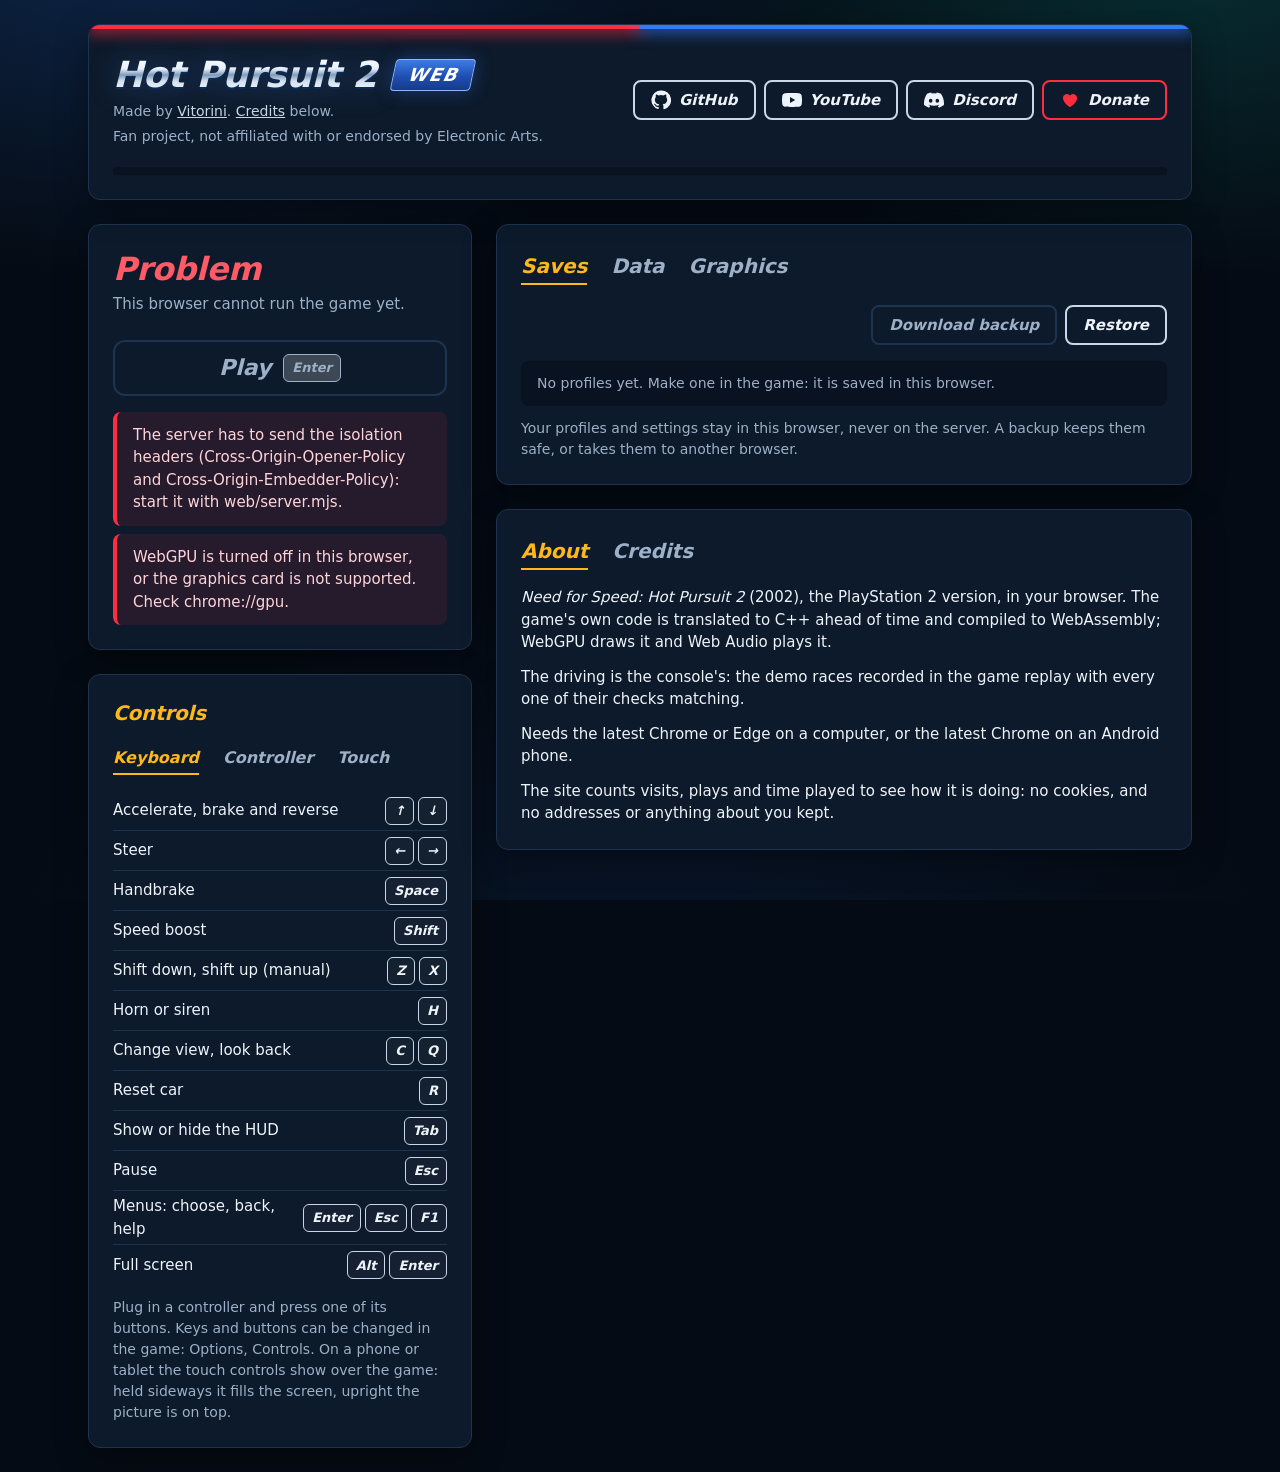
==== commit 012f8115: "feat: widescreen by default, a Graphics tab and blurred menu bars New browsers start at 16:9 (hp2.in" ====
--- a/web/src/index.html
+++ b/web/src/index.html
@@ -90,9 +90,14 @@
   </div>
 
   <div class="content">
-    <section class="panel" aria-labelledby="saves-title">
-      <div class="panel-head">
-        <h2 id="saves-title">Saves</h2>
+    <section class="panel" aria-label="Saves, game data and graphics" id="manage">
+      <div class="tabs" role="tablist">
+        <button type="button" class="tab" role="tab" data-tab="saves">Saves</button>
+        <button type="button" class="tab" role="tab" data-tab="data">Data</button>
+        <button type="button" class="tab" role="tab" data-tab="graphics">Graphics</button>
+      </div>
+      <div class="pane" data-tab="saves" role="tabpanel">
+      <div class="panel-head pane-head">
         <div class="row">
           <button type="button" class="btn" id="backup">Download backup</button>
           <button type="button" class="btn" id="restore">Restore</button>
@@ -103,11 +108,10 @@
       <ul class="profiles" id="profiles"></ul>
       <p class="msg" id="saves-msg" hidden></p>
       <p class="hint">Your profiles and settings stay in this browser, never on the server. A backup keeps them safe, or takes them to another browser.</p>
-    </section>
-
-    <section class="panel" aria-labelledby="data-title">
-      <div class="panel-head">
-        <h2 id="data-title">Game data on this device</h2>
+    
+      </div>
+      <div class="pane" data-tab="data" role="tabpanel">
+      <div class="panel-head pane-head">
         <div class="row">
           <button type="button" class="text-btn" id="data-remove" hidden>Remove</button>
           <button type="button" class="btn" id="preload" disabled>Preload the game data</button>
@@ -119,6 +123,26 @@
       <p class="hint">Preloaded, the game reads its tracks, cars and music from this device instead of the server: no waiting on a slow
         connection. Play stops the download; what came stays, and Preload fetches the rest later.</p>
       <p class="hint" id="data-local" hidden>You are playing from this computer's own server, so there is little to gain here.</p>
+    
+      </div>
+      <div class="pane" id="graphics" data-tab="graphics" role="tabpanel">
+      <div class="panel-head pane-head">
+        <button type="button" class="text-btn" id="graphics-reset">Reset all</button>
+      </div>
+      <p class="hint gfx-intro">The game's own Options, Graphics, here before you play. A change applies at the next Play; in the game you change the
+        same things the same way, and the two stay in step. Saved in this browser.</p>
+      <div id="graphics-groups"></div>
+      <p class="msg" id="graphics-msg" hidden></p>
+      <div id="blur-wrap" class="gfx-row gfx-page-option">
+        <div class="gfx-text">
+          <label class="check"><input type="checkbox" id="blur-sides"><span>Blurred bars beside the menus <em class="tag">Experimental</em></span></label>
+          <p class="hint gfx-help">The race fills a wide window, but the menus keep the shape they were made in, 4:3, so a wide window has bars on both
+            sides. This fills them with a soft copy of the menu instead of black. Off by default: it may not look right everywhere, and a movie's own
+            dark edge can show against it.</p>
+        </div>
+      </div>
+    
+      </div>
     </section>
 
     <section class="panel" aria-label="About this project" id="about">
--- a/web/src/style.css
+++ b/web/src/style.css
@@ -54,6 +54,26 @@
 h1 { margin: 0; font-size: 32px; line-height: 40px; }
 h2 { margin: 0 0 16px; font-size: 20px; line-height: 28px; color: var(--accent); }
 .hint { margin: 12px 0 0; color: var(--muted); font-size: 14px; }
+.check { display: flex; align-items: center; gap: 12px; min-height: 40px; cursor: pointer; }
+.check input { width: 20px; height: 20px; margin: 0; accent-color: var(--accent); cursor: pointer; }
+/* the Graphics panel: groups of rows, a label and its help on the left, the control on the right */
+.gfx-intro { margin: 0 0 16px; }
+.gfx-group + .gfx-group { margin-top: 24px; }
+.gfx-head { display: flex; align-items: center; justify-content: space-between; gap: 12px; border-bottom: 1px solid var(--line); }
+.gfx-head h3 { margin: 0; padding: 8px 0; font-size: 13px; letter-spacing: .08em; text-transform: uppercase; color: var(--chrome); }
+.gfx-row { display: grid; grid-template-columns: minmax(0, 1fr) minmax(160px, 240px); gap: 8px 24px; align-items: center; padding: 12px 0; border-bottom: 1px solid var(--line); }
+.gfx-row:last-child { border-bottom: 0; }
+.gfx-label { font-weight: 600; }
+.gfx-help { margin: 4px 0 0; }
+.gfx-control { display: flex; align-items: center; gap: 12px; }
+.gfx-control select { width: 100%; height: 40px; padding: 0 12px; border-radius: 8px; border: 1px solid var(--line); background: var(--well); color: var(--text); font: inherit; cursor: pointer; }
+.gfx-control select:disabled, .gfx-control input:disabled { opacity: .5; cursor: not-allowed; }
+.gfx-control input[type=range] { flex: 1; min-width: 0; accent-color: var(--accent); }
+.gfx-control output { min-width: 52px; text-align: right; font-variant-numeric: tabular-nums; color: var(--text); }
+.gfx-page-option { grid-template-columns: minmax(0, 1fr); }
+.gfx-page-option .check { min-height: 0; }
+@media (max-width: 560px) { .gfx-row { grid-template-columns: minmax(0, 1fr); } }
+.tag { margin-left: 8px; padding: 2px 8px; border: 1px solid var(--accent); border-radius: 999px; color: var(--accent); font-size: 12px; font-style: normal; letter-spacing: .04em; text-transform: uppercase; white-space: nowrap; }
 
 /* ---- header: the light bar on top, the title in chrome with its blue plate ---- */
 .top { position: relative; overflow: hidden; padding-top: 28px; }
@@ -130,7 +150,11 @@
   font: italic 700 16px/1 system-ui, -apple-system, "Segoe UI", Roboto, sans-serif; }
 .tab:hover { color: var(--text); }
 .tab.on { color: var(--accent); border-bottom-color: var(--accent); }
-#about .tabs .tab { font-size: 20px; font-weight: 800; height: 36px; }
+#about .tabs .tab, #manage .tabs .tab { font-size: 20px; font-weight: 800; height: 36px; }
+#manage .tabs { margin-bottom: 20px; }
+.pane[hidden] { display: none; }
+/* a tab's own buttons (backup, preload, reset) at the top right of its pane: the tab is the heading */
+.pane-head { justify-content: flex-end; }
 
 /* ---- controls ---- */
 .keys { margin: 0; padding: 0; list-style: none; }
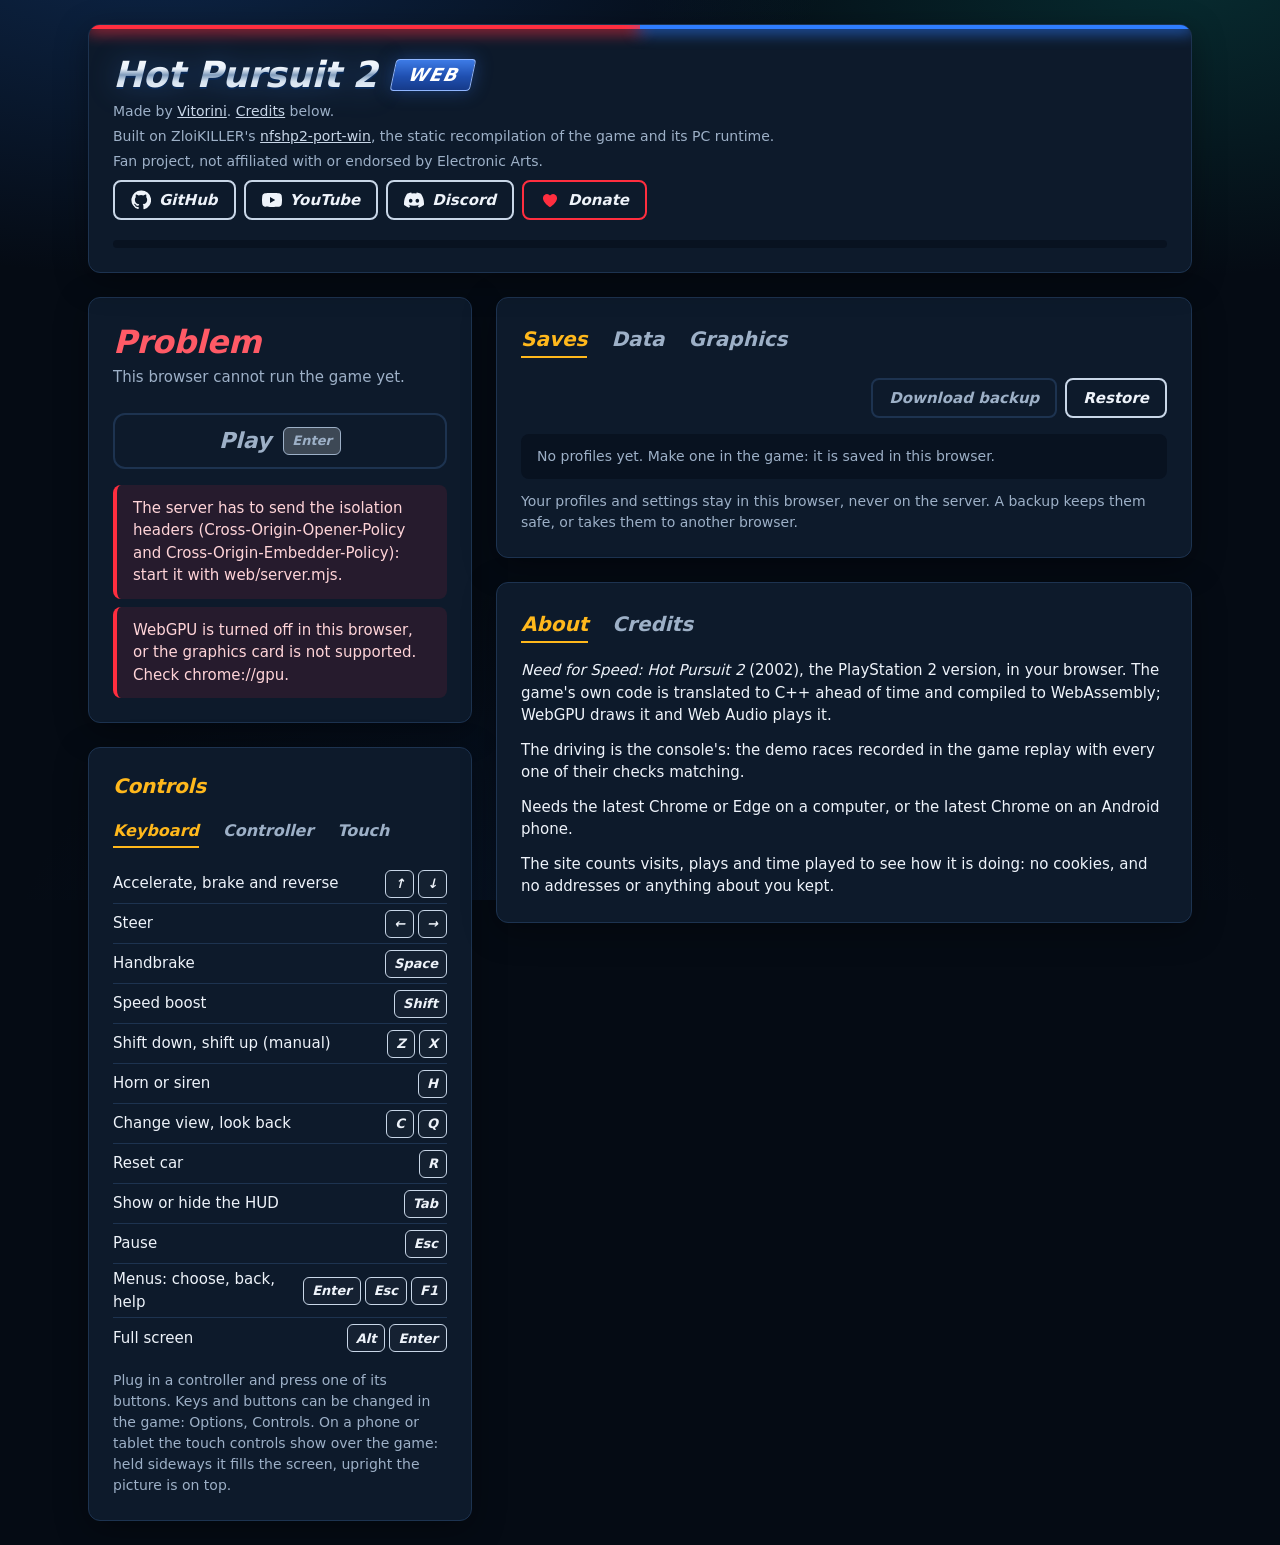
==== commit e69a279d: "feat: say in the header what the game is built on A line between "Made by Vitorini. Credits below." " ====
--- a/web/src/index.html
+++ b/web/src/index.html
@@ -18,6 +18,7 @@
       <div class="brand">
         <h1 class="title"><span class="chrome">Hot Pursuit 2</span> <span class="plate">Web</span></h1>
         <p class="hint">Made by <a target="_blank" rel="noopener noreferrer" href="https://github.com/vitorinii">Vitorini</a>. <a href="#credits" id="credits-link">Credits</a> below.</p>
+        <p class="hint">Built on ZloiKILLER's <a class="nowrap" href="https://github.com/ZloiKILLER/nfshp2-port-win" target="_blank" rel="noopener noreferrer">nfshp2-port-win</a>, the static recompilation of the game and its PC runtime.</p>
         <p class="hint">Fan project, not affiliated with or endorsed by Electronic Arts.</p>
       </div>
       <div class="row top-end">
--- a/web/src/style.css
+++ b/web/src/style.css
@@ -54,6 +54,7 @@
 h1 { margin: 0; font-size: 32px; line-height: 40px; }
 h2 { margin: 0 0 16px; font-size: 20px; line-height: 28px; color: var(--accent); }
 .hint { margin: 12px 0 0; color: var(--muted); font-size: 14px; }
+.nowrap { white-space: nowrap; }
 .check { display: flex; align-items: center; gap: 12px; min-height: 40px; cursor: pointer; }
 .check input { width: 20px; height: 20px; margin: 0; accent-color: var(--accent); cursor: pointer; }
 /* the Graphics panel: groups of rows, a label and its help on the left, the control on the right */
